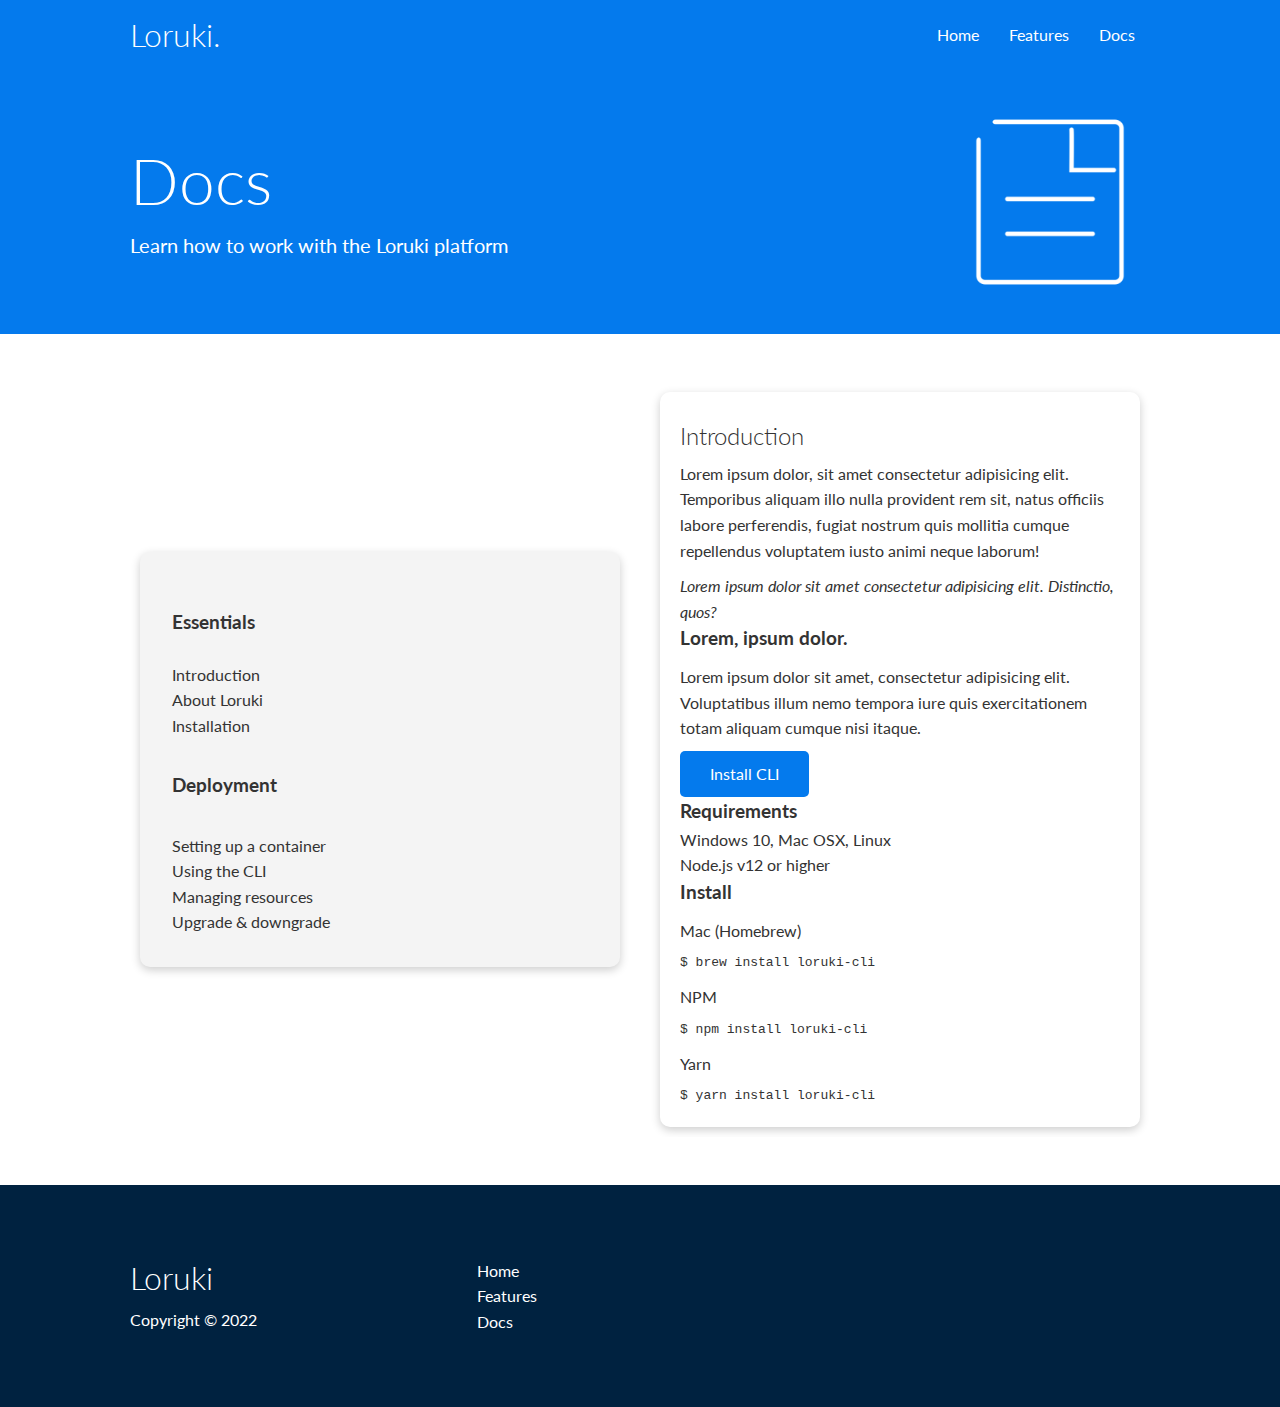
==== docs.html @ ee65d43f "Loruki Cloud Hosting Website" ====
<!DOCTYPE html>
<html lang="en">
<head>
    <meta charset="UTF-8">
    <meta http-equiv="X-UA-Compatible" content="IE=edge">
    <meta name="viewport" content="width=device-width, initial-scale=1.0">
    <link rel="stylesheet" href="https://cdnjs.cloudflare.com/ajax/libs/font-awesome/5.15.1/css/all.min.css" integrity="sha512-+4zCK9k+qNFUR5X+cKL9EIR+ZOhtIloNl9GIKS57V1MyNsYpYcUrUeQc9vNfzsWfV28IaLL3i96P9sdNyeRssA==" crossorigin="anonymous" referrerpolicy="no-referrer" />
    <link rel="stylesheet" href="./css/utilities.css">
    <link rel="stylesheet" href="./css/style.css">
    <title>Loruki | Cloud Hosting For Everyone</title>
</head>
<body>
    <!-- Navbar -->
    <div class="navbar">
        <div class="container flex">
            <h1 class="logo">Loruki.</h1>
            <nav>
                <ul>
                    <li><a href="./index.html">Home</a></li>
                    <li><a href="./features.html">Features</a></li>
                    <li><a href="./docs.html">Docs</a></li>
                </ul>
            </nav>
        </div>
    </div>

    <!-- Header Section -->
    <section class="docs-header bg-primary py-3">
        <div class="container grid">
            <div>
                <h1 class="xl">Docs</h1>
                <p class="lead">
                    Learn how to work with the Loruki platform
                </p>
            </div>
            <img src="./images/docs.png" alt="docs">
        </div>
    </section>

    <!-- Docs Main Section -->
    <section class="docs-main my-4">
        <div class="container grid">
            <div class="card bg-light p-3">
                <h3 class="my-2">Essentials</h3>
                <nav>
                    <ul>
                        <li><a href="#">Introduction</a></li>
                        <li><a href="#">About Loruki</a></li>
                        <li><a href="#">Installation</a></li>
                    </ul>
                </nav>
                <h3 class="my-3">Deployment</h3>
                <nav>
                    <ul>
                        <li><a href="#">Setting up a container</a></li>
                        <li><a href="#">Using the CLI</a></li>
                        <li><a href="#">Managing resources</a></li>
                        <li><a href="#">Upgrade & downgrade</a></li>
                    </ul>
                </nav>
            </div>
            <div class="card">
                <h2>Introduction</h2>
                <p>Lorem ipsum dolor, sit amet consectetur adipisicing elit. Temporibus aliquam illo nulla provident rem sit, natus officiis labore perferendis, fugiat nostrum quis mollitia cumque repellendus voluptatem iusto animi neque laborum!</p>

                <div class="alert alert-success">
                    <i class="fas fa-info"> Lorem ipsum dolor sit amet consectetur adipisicing elit. Distinctio, quos?</i>
                </div>

                <h3>Lorem, ipsum dolor.</h3>
                <p>Lorem ipsum dolor sit amet, consectetur adipisicing elit. Voluptatibus illum nemo tempora iure quis exercitationem totam aliquam cumque nisi itaque.</p>
                <a href="#" class="btn btn-primary">Install CLI</a>

                <h3>Requirements</h3>
                <ul>
                    <li>Windows 10, Mac OSX, Linux</li>
                    <li>Node.js v12 or higher</li>
                </ul>

                <h3>Install</h3>
                <p>Mac (Homebrew)</p>
                <pre><code>$ brew install loruki-cli</code></pre>
                <p>NPM</p>
                <pre><code>$ npm install loruki-cli</code></pre>
                <p>Yarn</p>
                <pre><code>$ yarn install loruki-cli</code></pre>
            </div>
        </div>
    </section>

    <!-- Footer Section -->
    <footer class="footer bg-dark py-5">
        <div class="container grid grid-3">
            <div>
                <h1>Loruki</h1>
                <p>Copyright &copy; 2022</p>
            </div>
            <nav>
                <ul>
                    <li><a href="./index.html">Home</a></li>
                    <li><a href="./features.html">Features</a></li>
                    <li><a href="./docs.html">Docs</a></li>
                </ul>
            </nav>
            <div class="social">
                <a href="#"><i class="fab fa-github fa-2x"></i></a>
                <a href="#"><i class="fab fa-facebook fa-2x"></i></a>
                <a href="#"><i class="fab fa-twitter fa-2x"></i></a>
                <a href="#"><i class="fab fa-instagram fa-2x"></i></a>
                <a href="#"><i class="fab fa-linkedin fa-2x"></i></a>
            </div>
        </div>
    </footer>
</body>
</html>
---- css/utilities.css ----
/* Utilities */
.container {
    max-width: 1100px;
    margin: 0 auto;
    overflow: auto;
    padding: 0 40px;
}
.card {
    background-color: #fff;
    color: #333;
    border-radius: 10px;
    box-shadow: 0 3px 10px rgba(0,0,0,0.2);
    padding: 20px;
    margin: 10px;
}
.btn {
    display: inline-block;
    padding: 10px 30px;
    cursor: pointer;
    background: var(--primary-color);
    color: #fff;
    border: none;
    border-radius: 5px;
}
.btn-outline {
    background-color: transparent;
    border: 1px #fff solid;
}
.btn:hover {
    transform: scale(0.98);
}

/* Backgrounds & colored buttons */
.bg-primary,
.btn-primary {
    background-color: var(--primary-color);
    color: #fff;
}
.bg-secondary,
.btn-secondary {
    background-color: var(--secondary-color);
    color: #fff;
}
.bg-dark,
.btn-dark {
    background-color: var(--dark-color);
    color: #fff;
}
.bg-light,
.btn-light {
    background-color: var(--light-color);
    color: #333;
}

.bg-primary a,
.btn-primary a,
.bg-secondary a,
.btn-secondary a,
.bg-dark a,
.btn-dark a {
    color: #fff;
}

/* Text sizes */
.lead {
    font-size: 20px;
}
.sm {
    font-size: 1rem;
}
.md {
    font-size: 2rem;
}
.lg {
    font-size: 3rem;
}
.xl {
    font-size: 4rem;
}
.text-center {
    text-align: center;
}


.flex {
    display: flex;
    justify-content: center;
    align-items: center;
    height: 100%;
}
.grid {
    display: grid;
    grid-template-columns: repeat(2, 1fr);
    gap: 20px;
    justify-content: center;
    align-items: center;
    height: 100%;
}
.grid-3 {
    grid-template-columns: repeat(3, 1fr);
}

/* Margin */
.my-1 {
    margin: 1rem 0;
}
.my-2 {
    margin: 1.5rem 0;
}
.my-3 {
    margin: 2rem 0;
}
.my-4 {
    margin: 3rem 0;
}
.my-5 {
    margin: 4rem 0;
}

.m-1 {
    margin: 1rem;
}
.m-2 {
    margin: 1.5rem;
}
.m-3 {
    margin: 2rem;
}
.m-4 {
    margin: 3rem;
}
.m-5 {
    margin: 4rem;
}

/* Padding */
.py-1 {
    padding: 1rem 0;
}
.py-2 {
    padding: 1.5rem 0;
}
.py-3 {
    padding: 2rem 0;
}
.py-4 {
    padding: 3rem 0;
}
.py-5 {
    padding: 4rem 0;
}

.p-1 {
    padding: 1rem;
}
.p-2 {
    padding: 1.5rem;
}
.p-3 {
    padding: 2rem;
}
.p-4 {
    padding: 3rem;
}
.p-5 {
    padding: 4rem;
}
---- css/style.css ----
@import url('https://fonts.googleapis.com/css2?family=Lato:wght@300&display=swap');

:root {
    --primary-color: #047aed;
    --secondary-color: #1c3fa8;
    --dark-color: #002240;
    --light-color: #f4f4f4;
}

* {
    box-sizing: border-box;
    padding: 0;
    margin: 0;
}
body {
    font-family: 'Lato', sans-serif;
    color: #333;
    line-height: 1.6;
}
ul {
    list-style-type: none;
}
a {
    text-decoration: none;
    color: #333;
}
h1,
h2 {
    font-weight: 300;
    line-height: 1.2;
    margin: 10px 0;
}
p {
    margin: 10px 0;
}
img {
    width: 100%;
}

/* Navbar Styles */
.navbar {
    background-color: var(--primary-color);
    color: #fff;
    height: 70px;
}
.navbar ul {
    display: flex;
}
.navbar a {
    color: #fff;
    padding: 10px;
    margin: 0 5px;
}
.navbar a:hover {
    border-bottom: 2px #fff solid;
}
.navbar .flex {
    justify-content: space-between;
}

/* Showcase Styles */
.showcase {
    height: 400px;
    background-color: var(--primary-color);
    color: #fff;
    position: relative;
}
.showcase h1 {
    font-size: 40px;
}
.showcase p {
    margin: 20px 0;
}
.showcase .grid {
    overflow: visible;
    grid-template-columns: 55% 45%;
    gap: 30px;
}
.showcase-form {
    position: relative;
    top: 60px;
    height: 350px;
    width: 400px;
    padding: 40px;
    z-index: 100;
    justify-self: flex-end;
}
.showcase-form .form-control {
    margin: 30px 0;
}
.showcase-form input[type='text'],
.showcase-form input[type='email'] {
    border: 0;
    border-bottom: 1px solid #b4becb;
    width: 100%;
    padding: 3px;
    font-size: 16px;
}
.showcase-form input:focus {
    outline: none;
}
.showcase::before,
.showcase::after {
    content: '';
    position: absolute;
    height: 100px;
    bottom: -50px;
    right: 0;
    left: 0;
    background: #fff;
    transform: skewY(-3deg);
    -webkit-transform: skewY(-3deg);
    -moz-transform: skewY(-3deg);
    -ms-transform: skewY(-3deg);
}

/* Stats Section Styles */
.stats {
    padding-top: 100px;
}
.stats-heading {
    max-width: 500px;
    margin: auto;
}
.stats .grid h3 {
    font-size: 35px;
}
.stats .grid p {
    font-size: 20px;
    font-weight: bold;
}

/* Cli Section Styles */
.cli .grid {
    grid-template-columns: repeat(3, 1fr);
    grid-template-rows: repeat(2, 1fr);
}
.cli .grid > *:first-child {
    grid-column: 1 / span 2;
    grid-row: 1 / span 2;
}

/* Cloud Section Styles */
.cloud .grid {
    grid-template-columns: 4fr 3fr;
}

/* Languages Section Styles */
.languages .flex {
    flex-wrap: wrap;
}
.languages .card {
    text-align: center;
    margin: 18px 10px 40px;
    transition: transform 0.2s ease-in;
}
.languages .card h4 {
    font-size: 20px;
    margin-bottom: 10px;
}
.languages .card:hover {
    transform: translateY(-15px);
}

/* Features Page Styles */
.features-header img,
.docs-header img {
    width: 200px;
    justify-self: flex-end;
}
.features-sub-header img {
    width: 300px;
    justify-self: flex-end;
}
.features-main .card > i {
    margin-right: 20px;
}
.features-main .grid {
    padding: 30px;
}
.features-main .grid > *:first-child {
    grid-column: 1 / span 3;
}
.features-main .grid > *:nth-child(2) {
    grid-column: 1 / span 2;
}

/* Footer Section Styles */
.footer .social a {
    margin: 0 10px;
}

/* Tablets and under */
@media only screen and (max-width: 768px) {
    .grid,
    .showcase .grid,
    .stats .grid,
    .cli .grid,
    .cloud .grid {
        grid-template-columns: 1fr;
        grid-template-rows: 1fr;
    }
    .showcase {
        height: auto;
    }
    .showcase-text {
        text-align: center;
        margin-top: 40px;
    }
    .showcase-form {
        justify-self: center;
        margin: auto;
    }
    .cli .grid >*:first-child {
        grid-column: 1;
        grid-row: 1;
    }
}

/* Mobile devices */
@media only screen and (max-width: 500px) {
    .navbar {
        height: 110px;
    }
    .navbar .flex {
        flex-direction: column;
    }
    .navbar ul {
        padding: 10px;
        background-color: rgba(0,0,0,0.1);
    }
}
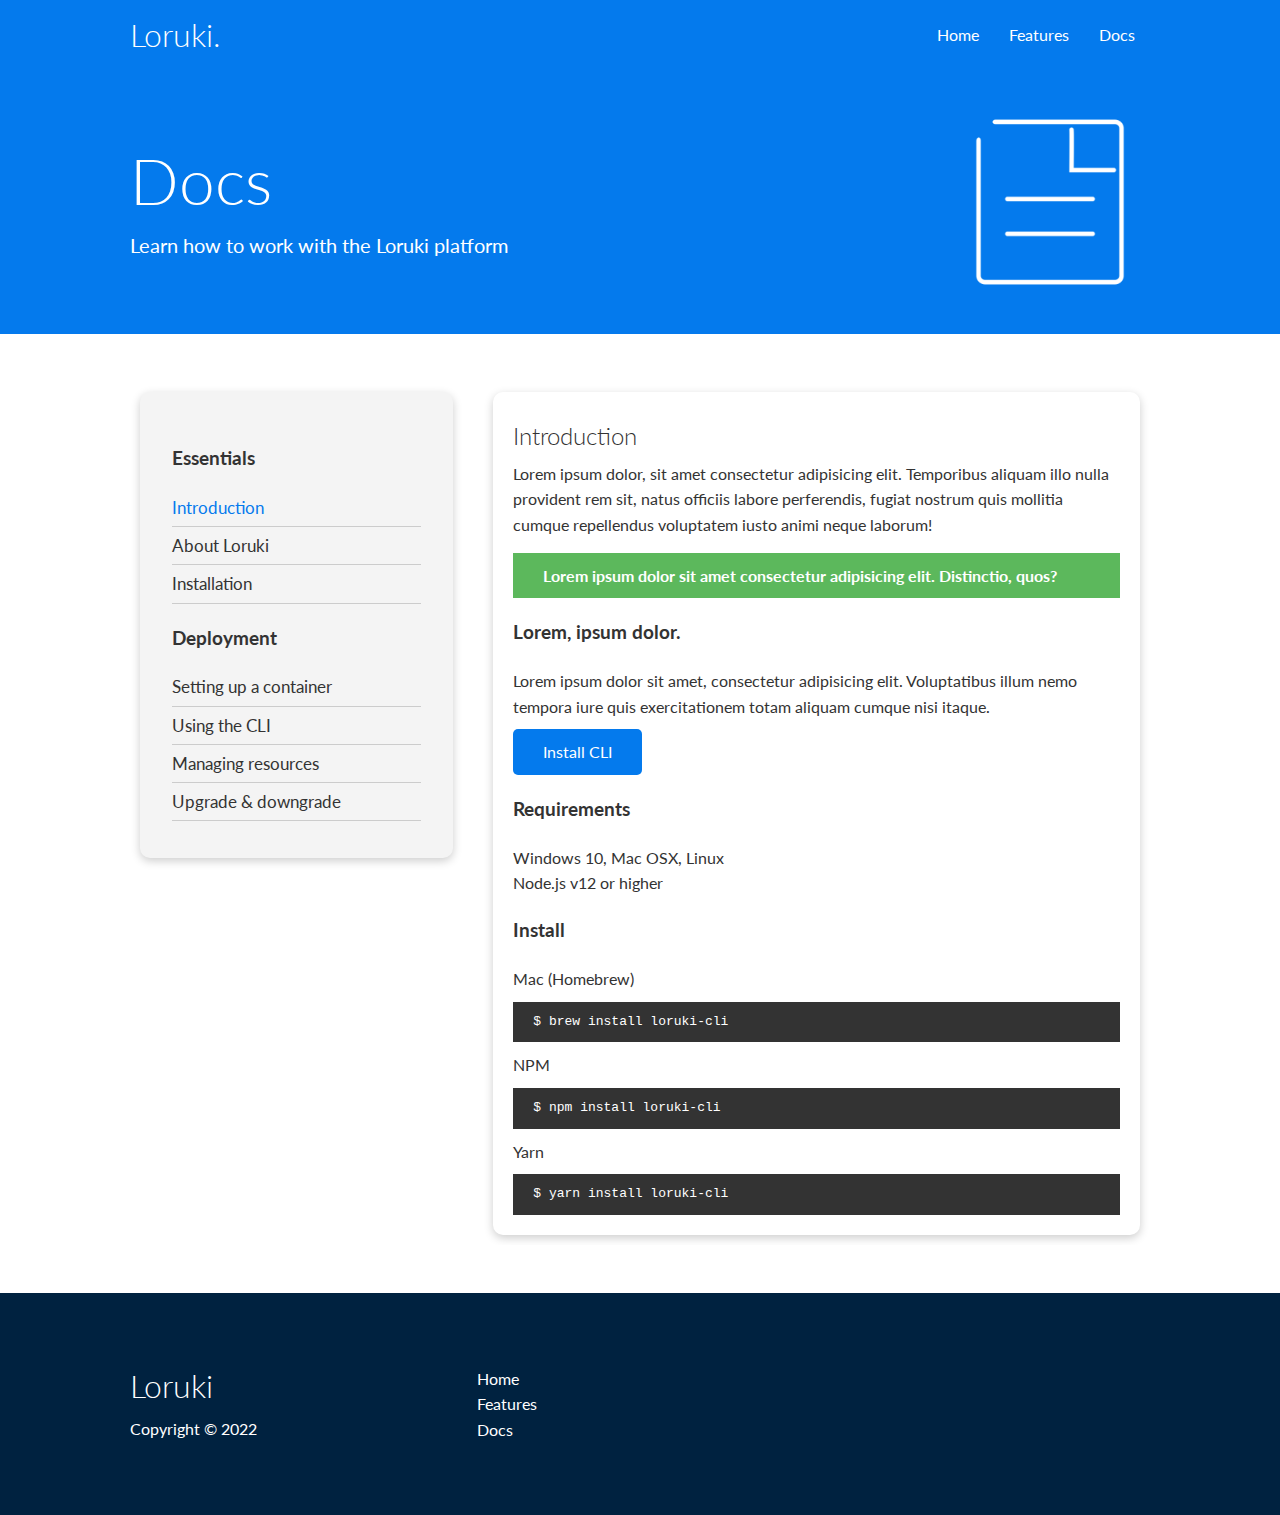
==== commit 1119686e: "Documentation Page" ====
--- a/docs.html
+++ b/docs.html
@@ -44,7 +44,7 @@
                 <h3 class="my-2">Essentials</h3>
                 <nav>
                     <ul>
-                        <li><a href="#">Introduction</a></li>
+                        <li><a class="text-primary" href="#">Introduction</a></li>
                         <li><a href="#">About Loruki</a></li>
                         <li><a href="#">Installation</a></li>
                     </ul>
@@ -64,7 +64,7 @@
                 <p>Lorem ipsum dolor, sit amet consectetur adipisicing elit. Temporibus aliquam illo nulla provident rem sit, natus officiis labore perferendis, fugiat nostrum quis mollitia cumque repellendus voluptatem iusto animi neque laborum!</p>
 
                 <div class="alert alert-success">
-                    <i class="fas fa-info"> Lorem ipsum dolor sit amet consectetur adipisicing elit. Distinctio, quos?</i>
+                    <i class="fas fa-info"></i> Lorem ipsum dolor sit amet consectetur adipisicing elit. Distinctio, quos?
                 </div>
 
                 <h3>Lorem, ipsum dolor.</h3>
--- a/css/utilities.css
+++ b/css/utilities.css
@@ -61,6 +61,20 @@
     color: #fff;
 }
 
+/* Text Colors */
+.text-primary {
+    color: var(--primary-color);
+}
+.text-secondary {
+    color: var(--secondary-color);
+}
+.text-dark {
+    color: var(--dark-color);
+}
+.text-light {
+    color: var(--light-color);
+}
+
 /* Text sizes */
 .lead {
     font-size: 20px;
@@ -79,6 +93,25 @@
 }
 .text-center {
     text-align: center;
+}
+
+/* Alert */
+.alert {
+    background-color: var(--light-color);
+    padding: 10px 20px;
+    font-weight: bold;
+    margin: 15px 0;
+}
+.alert i {
+    margin-right: 10px;
+}
+.alert-success {
+    background-color: var(--success-color);
+    color: #fff;
+}
+.alert-error {
+    background-color: var(--error-color);
+    color: #fff;
 }
 
 
--- a/css/style.css
+++ b/css/style.css
@@ -5,6 +5,8 @@
     --secondary-color: #1c3fa8;
     --dark-color: #002240;
     --light-color: #f4f4f4;
+    --success-color: #5cb85c;
+    --error-color: #d9534f;
 }
 
 * {
@@ -35,6 +37,16 @@
 }
 img {
     width: 100%;
+}
+code,
+pre {
+    background: #333;
+    color: #fff;
+    padding: 10px;
+}
+.hidden {
+    visibility: hidden;
+    height: 0;
 }
 
 /* Navbar Styles */
@@ -75,6 +87,9 @@
     overflow: visible;
     grid-template-columns: 55% 45%;
     gap: 30px;
+}
+.showcase-text {
+    animation: slideInFromLeft 1s ease-in;
 }
 .showcase-form {
     position: relative;
@@ -84,6 +99,7 @@
     padding: 40px;
     z-index: 100;
     justify-self: flex-end;
+    animation: slideInFromRight 1s ease-in;
 }
 .showcase-form .form-control {
     margin: 30px 0;
@@ -117,6 +133,7 @@
 /* Stats Section Styles */
 .stats {
     padding-top: 100px;
+    animation: slideInFromBottom 1s ease-in;
 }
 .stats-heading {
     max-width: 500px;
@@ -185,9 +202,61 @@
     grid-column: 1 / span 2;
 }
 
+/* Docs Page Styles */
+.docs-main h3 {
+    margin: 20px 0;
+}
+.docs-main .grid {
+    grid-template-columns: 1fr 2fr;
+    align-items: flex-start;
+}
+.docs-main nav li {
+    font-size: 17px;
+    padding-bottom: 5px;
+    margin-bottom: 5px;
+    border-bottom: 1px #ccc solid;
+}
+.docs-main a:hover {
+    font-weight: bold;
+}
+
 /* Footer Section Styles */
 .footer .social a {
     margin: 0 10px;
+}
+
+/* Animations */
+@keyframes slideInFromLeft {
+    0% {
+        transform: translateX(-100%);
+    }
+    100% {
+        transform: translateX(0);
+    }
+}
+@keyframes slideInFromRight {
+    0% {
+        transform: translateX(100%);
+    }
+    100% {
+        transform: translateX(0);
+    }
+}
+@keyframes slideInFromTop {
+    0% {
+        transform: translateY(-100%);
+    }
+    100% {
+        transform: translateY(0);
+    }
+}
+@keyframes slideInFromBottom {
+    0% {
+        transform: translateY(100%);
+    }
+    100% {
+        transform: translateY(0);
+    }
 }
 
 /* Tablets and under */
@@ -196,7 +265,9 @@
     .showcase .grid,
     .stats .grid,
     .cli .grid,
-    .cloud .grid {
+    .cloud .grid,
+    .features-main .grid,
+    .docs-main .grid {
         grid-template-columns: 1fr;
         grid-template-rows: 1fr;
     }
@@ -206,14 +277,30 @@
     .showcase-text {
         text-align: center;
         margin-top: 40px;
+        animation: slideInFromTop 1s ease-in;
     }
     .showcase-form {
         justify-self: center;
         margin: auto;
+        animation: slideInFromBottom 1s ease-in;
     }
     .cli .grid >*:first-child {
         grid-column: 1;
         grid-row: 1;
+    }
+    .features-header,
+    .features-sub-header,
+    .docs-header {
+        text-align: center;
+    }
+    .features-header img,
+    .features-sub-header img,
+    .docs-header img {
+        justify-self: center;
+    }
+    .features-main .grid > *:first-child,
+    .features-main .grid > *:nth-child(2) {
+        grid-column: 1;
     }
 }
 
